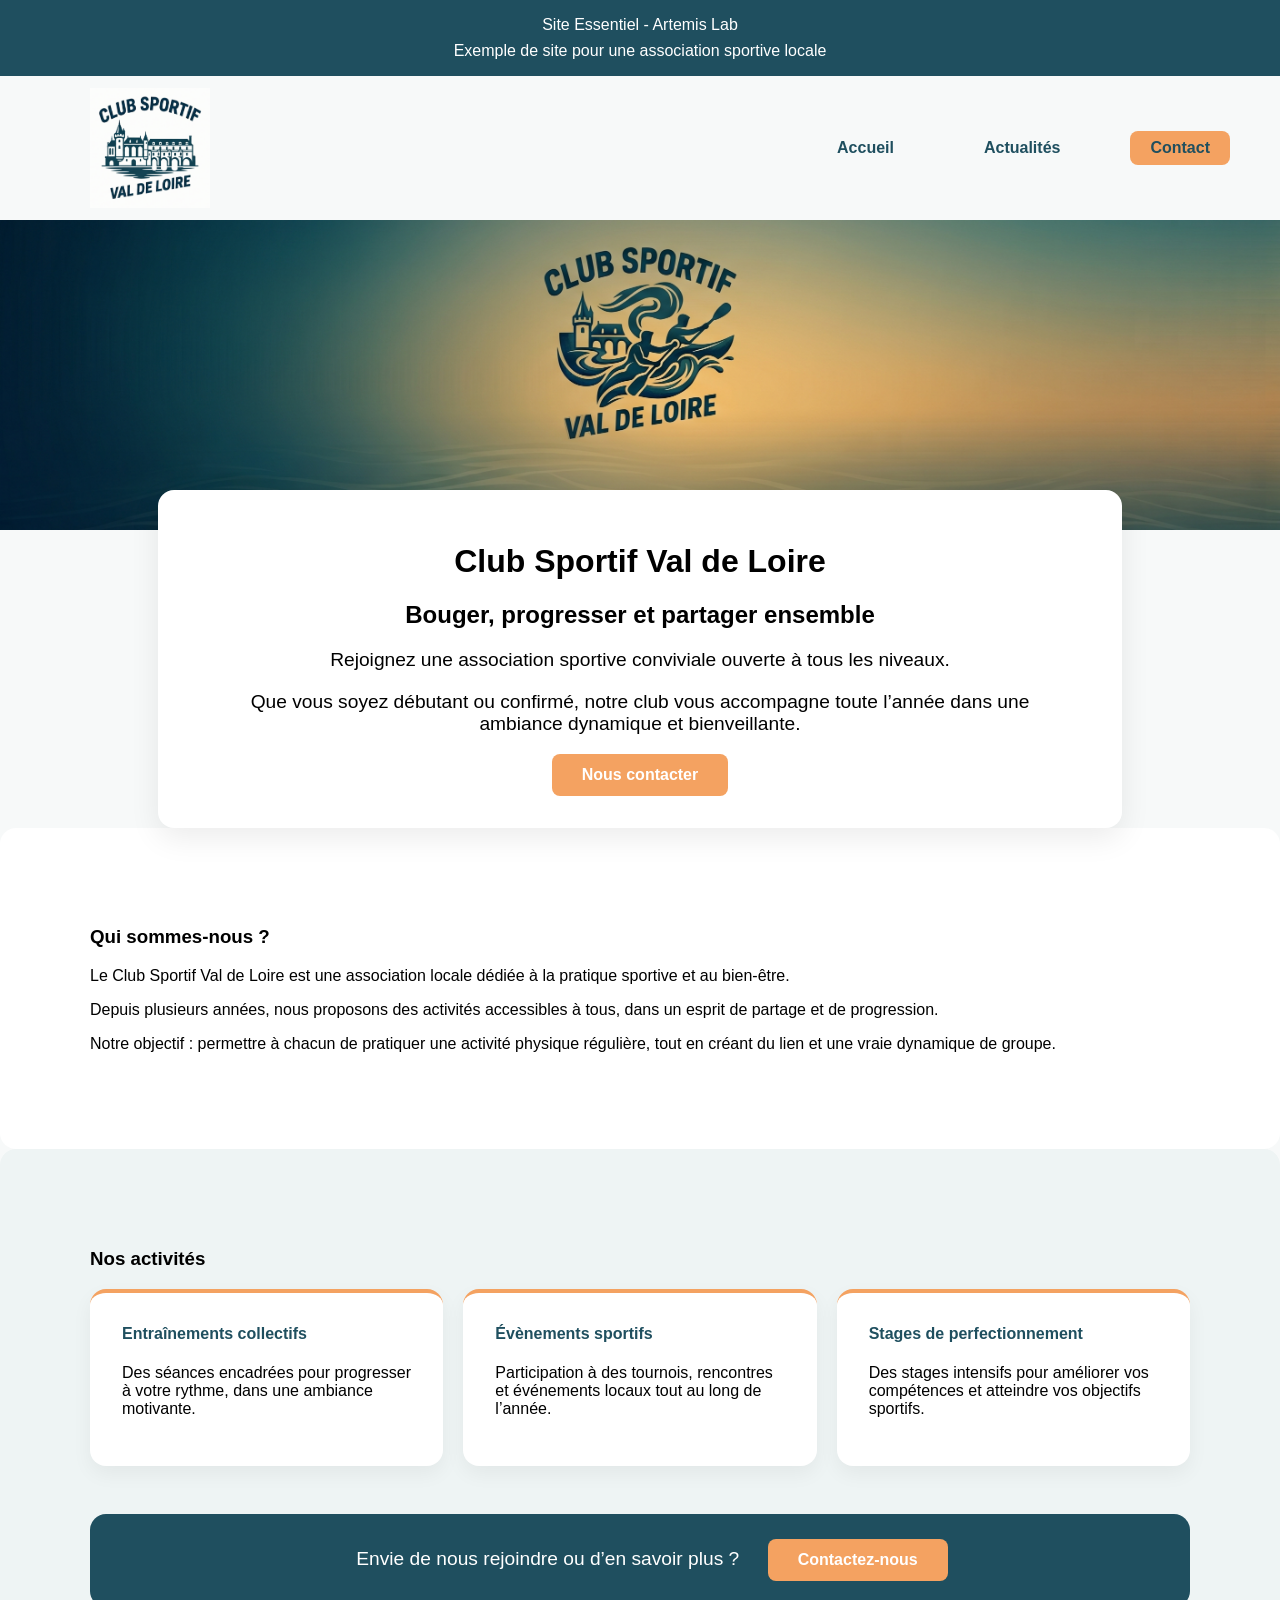
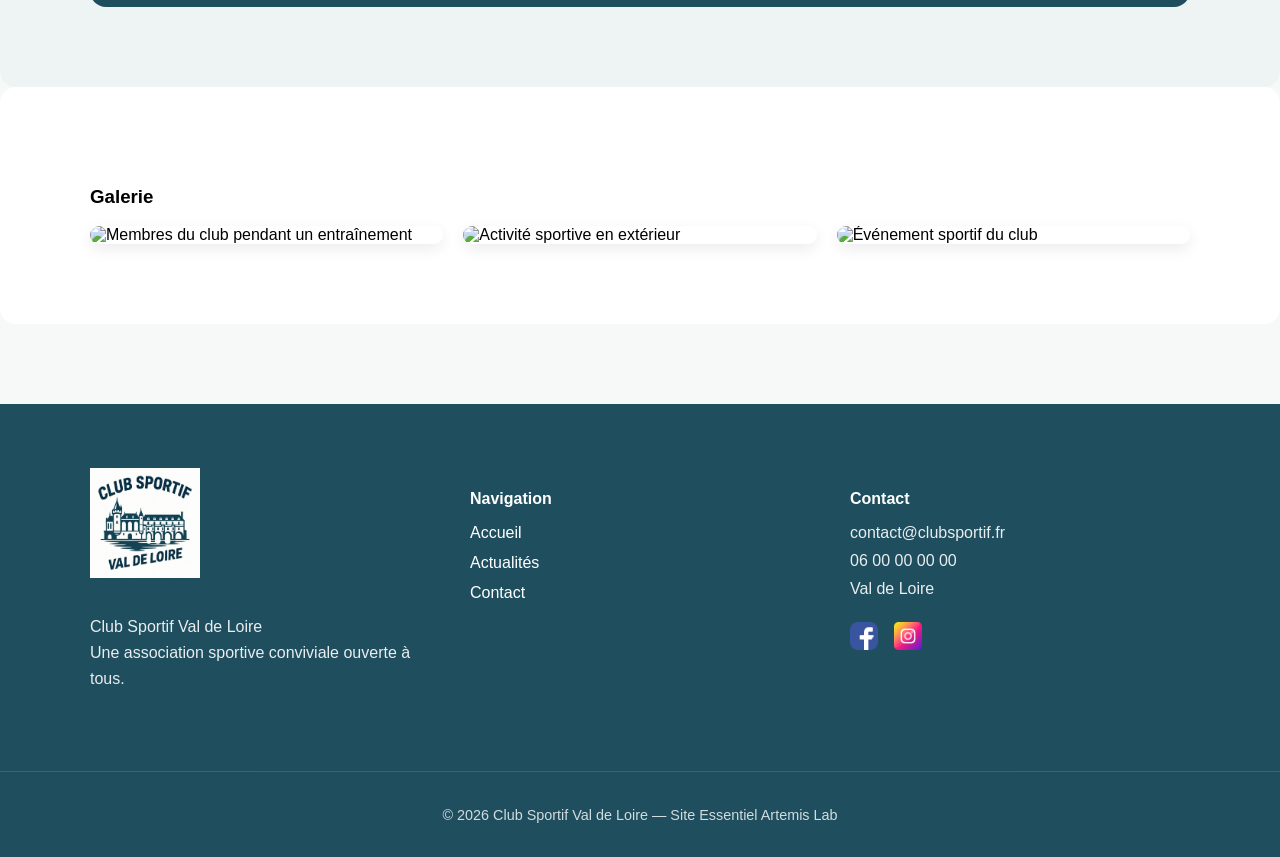
==== index.html @ 9b96010f "First commit" ====
<!doctype html>
<html lang="fr">
  <head>
    <meta charset="UTF-8" />
    <meta name="viewport" content="width=device-width, initial-scale=1.0" />
    <link rel="stylesheet" href="styles/style.css" />
    <title>Site Essentiel - Artemis Lab</title>
  </head>

  <body>
    <header>
      <div class="website-banner">
        <p>Site Essentiel - Artemis Lab</p>
        <p>Exemple de site pour une association sportive locale</p>
      </div>
    </header>

    <!-- NAVBAR -->
    <nav class="navbar">
      <a href="index.html" aria-label="Accueil - Club Sportif Val de Loire" class="logo">
        <img src="assets/logo/logo-canoe-navbar.png" alt="Logo Club Sportif Val de Loire" />
      </a>

      <ul class="nav-list">
        <li class="nav-item"><a href="index.html">Accueil</a></li>
        <li class="nav-item"><a href="actualites.html">Actualités</a></li>
        <li class="nav-item">
          <a href="contact.html" class="nav-contact">Contact</a>
        </li>
      </ul>
    </nav>

    <main>
      <!-- HERO -->
      <div class="hero-image">
        <div class="overlay">
          <img src="/assets/images/hero-logo-canoe-3.PNG" alt="Logo du club sportif Val de Loire" />
        </div>
      </div>

      <div class="hero-text">
        <h1>Club Sportif Val de Loire</h1>

        <h2>Bouger, progresser et partager ensemble</h2>

        <div class="cta-section">
          <div class="cta-text">
            <p>Rejoignez une association sportive conviviale ouverte à tous les niveaux.</p>

            <p>Que vous soyez débutant ou confirmé, notre club vous accompagne toute l’année dans une ambiance dynamique et bienveillante.</p>
          </div>

          <a href="contact.html" class="cta-button"> Nous contacter </a>
        </div>
      </div>

      <!-- ABOUT -->
      <section class="about">
        <div class="container">
          <h3>Qui sommes-nous ?</h3>
          <p>Le Club Sportif Val de Loire est une association locale dédiée à la pratique sportive et au bien-être.</p>
          <p>Depuis plusieurs années, nous proposons des activités accessibles à tous, dans un esprit de partage et de progression.</p>
          <p>Notre objectif : permettre à chacun de pratiquer une activité physique régulière, tout en créant du lien et une vraie dynamique de groupe.</p>
        </div>
      </section>

      <!-- ACTIVITIES -->
      <section class="activities">
        <div class="container">
          <h3>Nos activités</h3>
          <div class="activities-grid">
            <div class="activity-card">
              <h4>Entraînements collectifs</h4>
              <p>Des séances encadrées pour progresser à votre rythme, dans une ambiance motivante.</p>
            </div>
            <div class="activity-card">
              <h4>Évènements sportifs</h4>
              <p>Participation à des tournois, rencontres et événements locaux tout au long de l’année.</p>
            </div>
            <div class="activity-card">
              <h4>Stages de perfectionnement</h4>
              <p>Des stages intensifs pour améliorer vos compétences et atteindre vos objectifs sportifs.</p>
            </div>
          </div>

          <div class="activities-cta">
            <span class="cta-text">Envie de nous rejoindre ou d’en savoir plus ?</span>

            <a href="contact.html" class="cta-activity-button"> Contactez-nous </a>
          </div>
        </div>
      </section>

      <!-- GALLERY -->
      <section class="gallery">
        <div class="container">
          <h3>Galerie</h3>
          <div class="image-grid">
            <img class="gallery-image" src="/assets/images/canoe-training.png" alt="Membres du club pendant un entraînement" />
            <img class="gallery-image" src="/assets/images/canoe cup.png" alt="Activité sportive en extérieur" />
            <img class="gallery-image" src="/assets/images/canoe-forum.png" alt="Événement sportif du club" />
          </div>
        </div>
      </section>
    </main>

    <!-- FOOTER -->
    <footer class="site-footer">
      <div class="container footer-container">
        <div class="footer-brand">
          <img src="assets/logo/logo-canoe-navbar.png" alt="Logo Club Sportif Val de Loire" />

          <p>
            Club Sportif Val de Loire<br />
            Une association sportive conviviale ouverte à tous.
          </p>
        </div>

        <div class="footer-links">
          <h4>Navigation</h4>

          <ul>
            <li><a href="index.html">Accueil</a></li>
            <li><a href="actualites.html">Actualités</a></li>
            <li><a href="contact.html">Contact</a></li>
          </ul>
        </div>

        <div class="footer-contact">
          <h4>Contact</h4>
          <p>contact@clubsportif.fr</p>
          <p>06 00 00 00 00</p>
          <p>Val de Loire</p>
          <div class="footer-socials">
            <a href="#" aria-label="Facebook du club">
              <img src="assets/social medias/Fb.png" alt="Icône Facebook" />
            </a>

            <a href="#" aria-label="Instagram du club">
              <img src="assets/social medias/insta.png" alt="Icône Instagram" />
            </a>
          </div>
        </div>
      </div>
      <div class="footer-bottom">
        <p>&copy; <span id="current-year"></span> Club Sportif Val de Loire — Site Essentiel Artemis Lab</p>
      </div>
    </footer>
    <script>
      document.getElementById("current-year").textContent = new Date().getFullYear();
    </script>
  </body>
</html>
---- styles/style.css ----
body {
  margin: 0;
  padding: 0;
  font-family: Arial, sans-serif;
  box-sizing: border-box;
  background-color: var(--bg-light);
}

:root {
  --primary: #1f4f5f; /* bleu du logo */
  --secondary: #2fae8f; /* vert léger (optionnel) */
  --accent: #f4a261; /* bouton */
  --bg-light: #f7f9f9;
  --text: #333;
}

.container {
  width: min(1100px, 90%);
  margin: 0 auto;
}

section {
  padding: 5rem 0;
}

.about,
.activities,
.gallery {
  background: white;
  border-radius: 16px;
}

/* Banner */
.website-banner {
  background-color: var(--primary);
  color: white;
  padding: 0.5rem;
  text-align: center;
}

.website-banner p {
  margin: 0.5rem 0;
}

/* Navbar */
.navbar {
  display: flex;
  justify-content: space-between;
  align-items: center;
  padding: 12px 50px;
  text-decoration: none;
  background-color: var(--bg-light);
  color: var(--primary);
  margin: 0 auto;
}

.nav-list {
  list-style: none;
  display: flex;
  gap: 50px;
  margin: 0;
  padding: 0;
  align-items: center;
  flex: 1;
  justify-content: flex-end;
  max-width: 1200px;
}

.logo {
  display: inline-block;
  max-width: 120px;
  height: auto;
  align-items: center;
  padding: 0 40px;
}

.logo img {
  max-width: 100%;
  max-height: 100%;
  display: block;
  height: auto;
}

.nav-item a {
  text-decoration: none;
  color: var(--primary);
  font-weight: bold;
  padding: 8px 20px;
  transition: 0.2s ease;
}
.nav-item a:hover,
.nav-item a:focus-visible {
  color: var(--accent);
  transform: scale(1.05);
}

.nav-contact {
  display: inline-block;
  background-color: var(--accent);
  color: white;
  padding: 12px 30px;
  border-radius: 8px;
  text-decoration: none;
  font-weight: bold;
  transition:
    background-color 0.3s ease,
    transform 0.2s ease;
}

/* Hero Section */
.hero-section {
  text-align: center;
  justify-content: center;
  background-color: var(--primary);
}

.hero-image {
  width: 100%;
  height: 100%;
  position: relative;
  overflow: hidden;
}

.hero-image img {
  width: 100%;
  height: 100%;
  object-fit: cover;
  display: block;
}

.hero-text {
  background: white;
  max-width: 900px;
  margin: -40px auto 0 auto;
  position: relative;
  z-index: 2;
  padding: 2rem;
  border-radius: 16px;
  box-shadow: 0 10px 30px rgba(0, 0, 0, 0.08);
  text-align: center;
}

.hero-section h2 {
  color: var(--primary);
}

.cta-section {
  margin-top: 1rem;
}

.cta-button {
  display: inline-block;
  background-color: var(--accent);
  color: white;
  padding: 12px 30px;
  border-radius: 8px;
  text-decoration: none;
  font-weight: bold;
  transition:
    background-color 0.3s ease,
    transform 0.2s ease;
}

.cta-button:hover,
.cta-button:focus-visible {
  background-color: var(--primary);
  transform: scale(1.05);
}

/* About Section */
.about {
  background-color: white;
}

/* Activity Cards */

.activities {
  background-color: #eef4f4;
}

.activities-grid {
  display: grid;
  grid-template-columns: repeat(auto-fit, minmax(250px, 1fr));
  gap: 20px;
}

.activity-card {
  background: white;
  border-radius: 16px;
  padding: 2rem;
  box-shadow: 0 8px 20px rgba(0, 0, 0, 0.05);
  border-top: 4px solid var(--accent);
  transition: transform 0.2s ease;
}

.activities h4 {
  margin-top: 0;
  color: var(--primary);
}

.activities-cta {
  margin-top: 3rem;
  background: var(--primary);
  color: white;
  padding: 1.6rem;
  border-radius: 16px;
  text-align: center;
}

.cta-activity-button {
  display: inline-block;
  background-color: var(--accent);
  color: white;
  padding: 12px 30px;
  border-radius: 8px;
  text-decoration: none;
  font-weight: bold;
  transition:
    background-color 0.3s ease,
    transform 0.2s ease;
}

.cta-activity-button:hover,
.cta-activity-button:focus-visible {
  background-color: var(--secondary);
  transform: scale(1.05);
}

.cta-text {
  font-size: 1.2rem;
  margin-bottom: 1rem;
  padding: 0 1.5rem;
}

/* Gallery */
.gallery {
  background-color: white;
}

.image-grid {
  display: grid;
  grid-template-columns: repeat(auto-fit, minmax(250px, 1fr));
  gap: 20px;
}

.image-grid img {
  border-radius: 12px;
  box-shadow: 0 5px 15px rgba(0, 0, 0, 0.08);
}

.gallery-image {
  width: 100%;
  height: auto;
  object-fit: cover;
}

/* Footer */
.site-footer {
  background-color: var(--primary);
  color: white;
  margin-top: 5rem;
}

.footer-container {
  display: grid;
  grid-template-columns: repeat(auto-fit, minmax(220px, 1fr));
  gap: 40px;
  padding: 4rem 0;
}

.footer-brand img {
  max-width: 110px;
  margin-bottom: 1rem;
}

.footer-brand p {
  line-height: 1.6;
  opacity: 0.9;
}

.footer-links h4,
.footer-contact h4 {
  margin-bottom: 1rem;
  color: white;
}

.footer-links ul {
  list-style: none;
  padding: 0;
  margin: 0;
}

.footer-links li {
  margin-bottom: 12px;
}

.footer-links a {
  color: white;
  text-decoration: none;
  transition: opacity 0.2s ease;
}

.footer-links a:hover {
  opacity: 0.7;
}

.footer-links a::after {
  content: " →";
  opacity: 0;
  transition: 0.2s ease;
}

.footer-links a:hover::after {
  opacity: 1;
}

.footer-contact p {
  margin: 0 0 10px;
  opacity: 0.9;
}

.footer-socials {
  display: flex;
  gap: 16px;
  margin-top: 1.5rem;
}

.footer-socials img {
  width: 28px;
  height: 28px;
  transition:
    transform 0.2s ease,
    opacity 0.2s ease;
}

.footer-socials a:hover img {
  transform: translateY(-2px);
  opacity: 0.8;
}

.footer-bottom {
  border-top: 1px solid rgba(255, 255, 255, 0.15);
  text-align: center;
  padding: 1.25rem;
  font-size: 0.9rem;
  opacity: 0.8;
}

/* Responsive */

@media (max-width: 768px) {
  .navbar {
    flex-direction: column;
    gap: 10px;
  }

  .nav-list {
    flex-direction: column;
    align-items: center;
  }
}
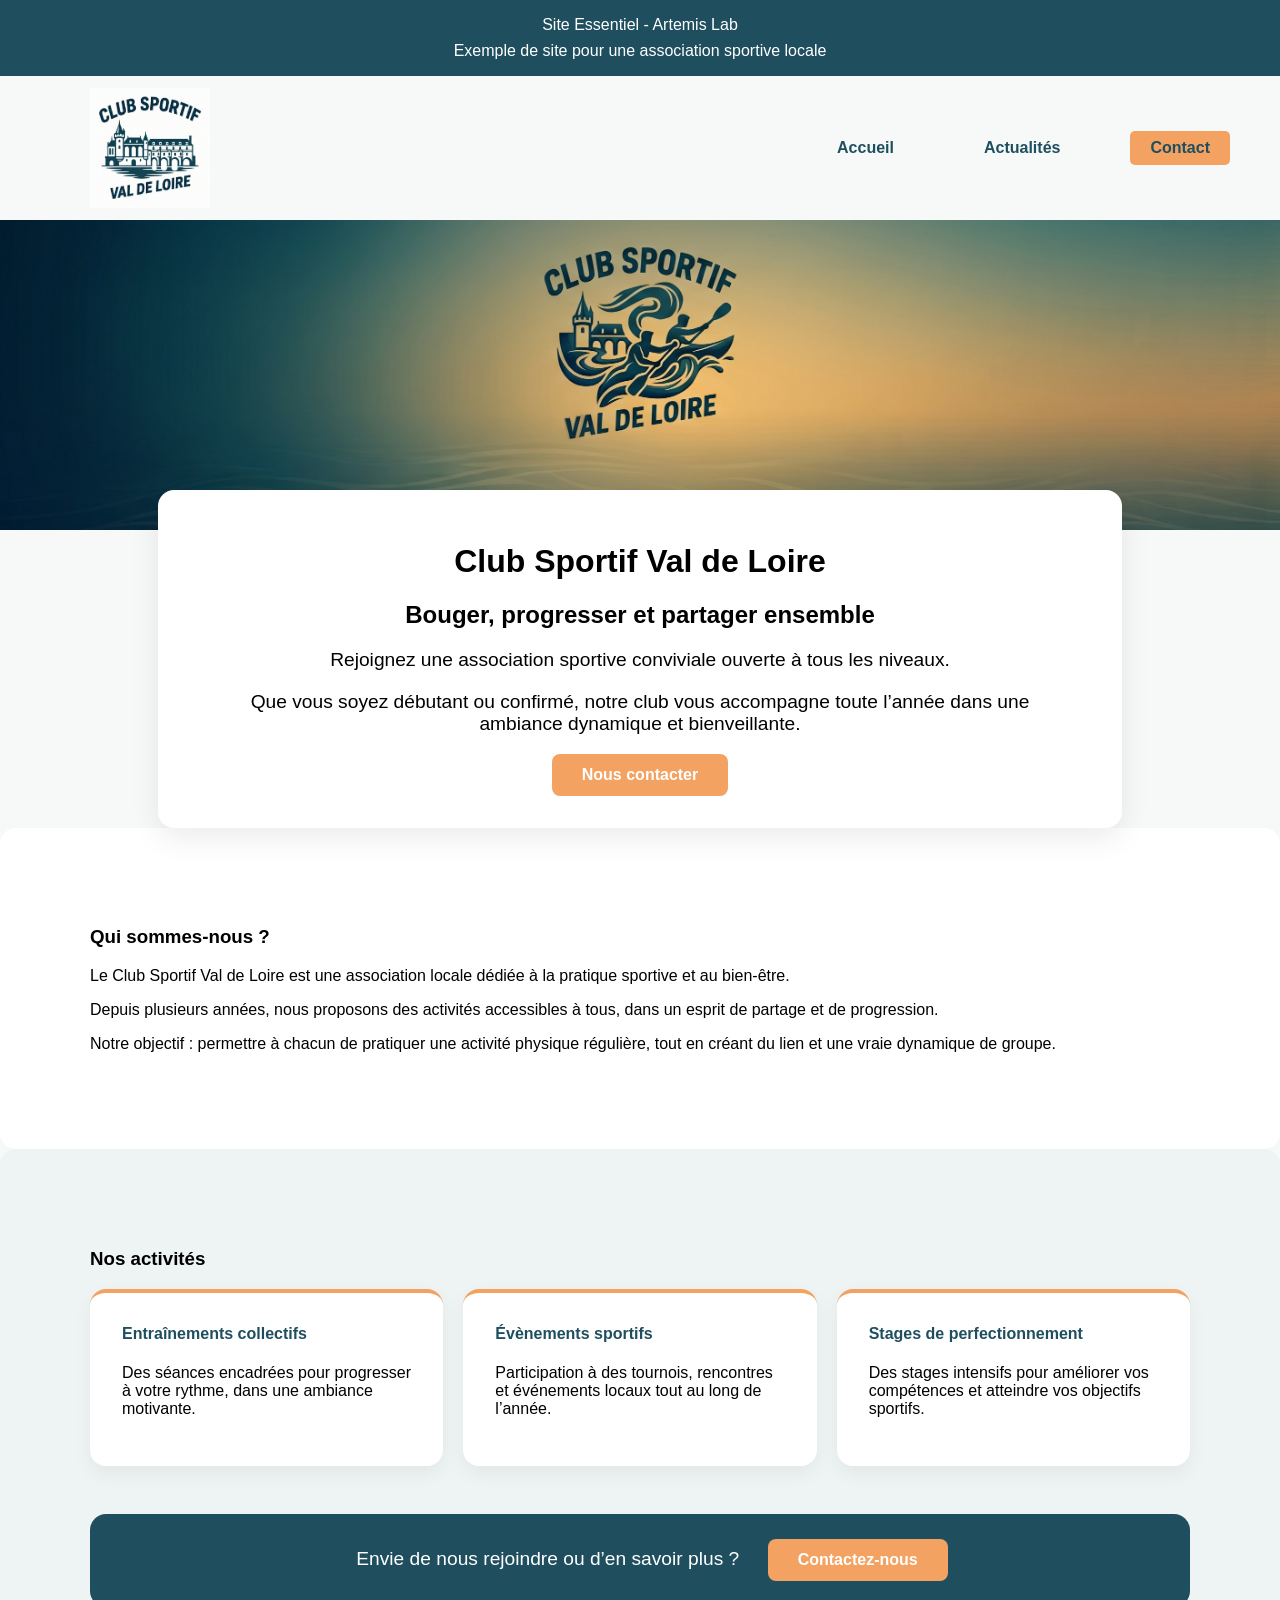
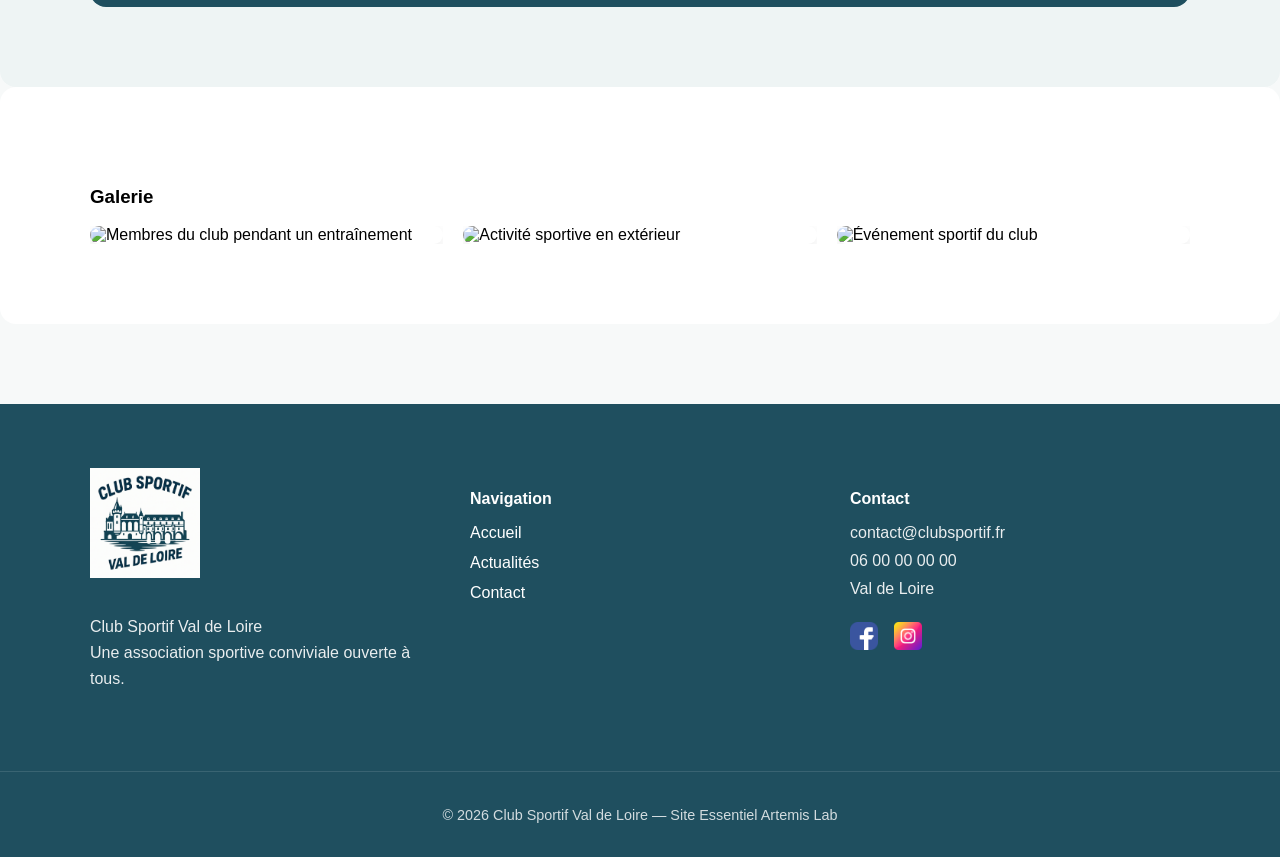
==== commit 98791d98: "gallery and actualites.html corrected" ====
--- a/index.html
+++ b/index.html
@@ -96,9 +96,20 @@
         <div class="container">
           <h3>Galerie</h3>
           <div class="image-grid">
-            <img class="gallery-image" src="/assets/images/canoe-training.png" alt="Membres du club pendant un entraînement" />
-            <img class="gallery-image" src="/assets/images/canoe cup.png" alt="Activité sportive en extérieur" />
-            <img class="gallery-image" src="/assets/images/canoe-forum.png" alt="Événement sportif du club" />
+            <div class="image-card">
+              <img class="gallery-image" src="/assets/images/canoe-training.png" alt="Membres du club pendant un entraînement" />
+              <p class="image-caption">Entraînement hivernal des membres du club.</p>
+            </div>
+
+            <div class="image-card">
+              <img class="gallery-image" src="/assets/images/canoe-cup.png" alt="Activité sportive en extérieur" />
+              <p class="image-caption">Participation à la Coupe régionale de canoë.</p>
+            </div>
+
+            <div class="image-card">
+              <img class="gallery-image" src="/assets/images/canoe-forum.png" alt="Événement sportif du club" />
+              <p class="image-caption">Présentation du club lors du forum des associations.</p>
+            </div>
           </div>
         </div>
       </section>
--- a/styles/style.css
+++ b/styles/style.css
@@ -99,7 +99,7 @@
   background-color: var(--accent);
   color: white;
   padding: 12px 30px;
-  border-radius: 8px;
+  border-radius: 5px;
   text-decoration: none;
   font-weight: bold;
   transition:
@@ -248,10 +248,33 @@
   box-shadow: 0 5px 15px rgba(0, 0, 0, 0.08);
 }
 
+.image-card {
+  position: relative;
+  overflow: hidden;
+}
+
 .gallery-image {
+  display: block;
   width: 100%;
   height: auto;
-  object-fit: cover;
+}
+
+.image-caption {
+  position: absolute;
+  bottom: 0;
+  left: 0;
+  width: 100%;
+  margin: 0;
+  padding: 1rem;
+  color: white;
+  background: rgba(0, 0, 0, 0.6);
+
+  transform: translateY(100%);
+  transition: transform 0.3s ease;
+}
+
+.image-card:hover .image-caption {
+  transform: translateY(0);
 }
 
 /* Footer */
